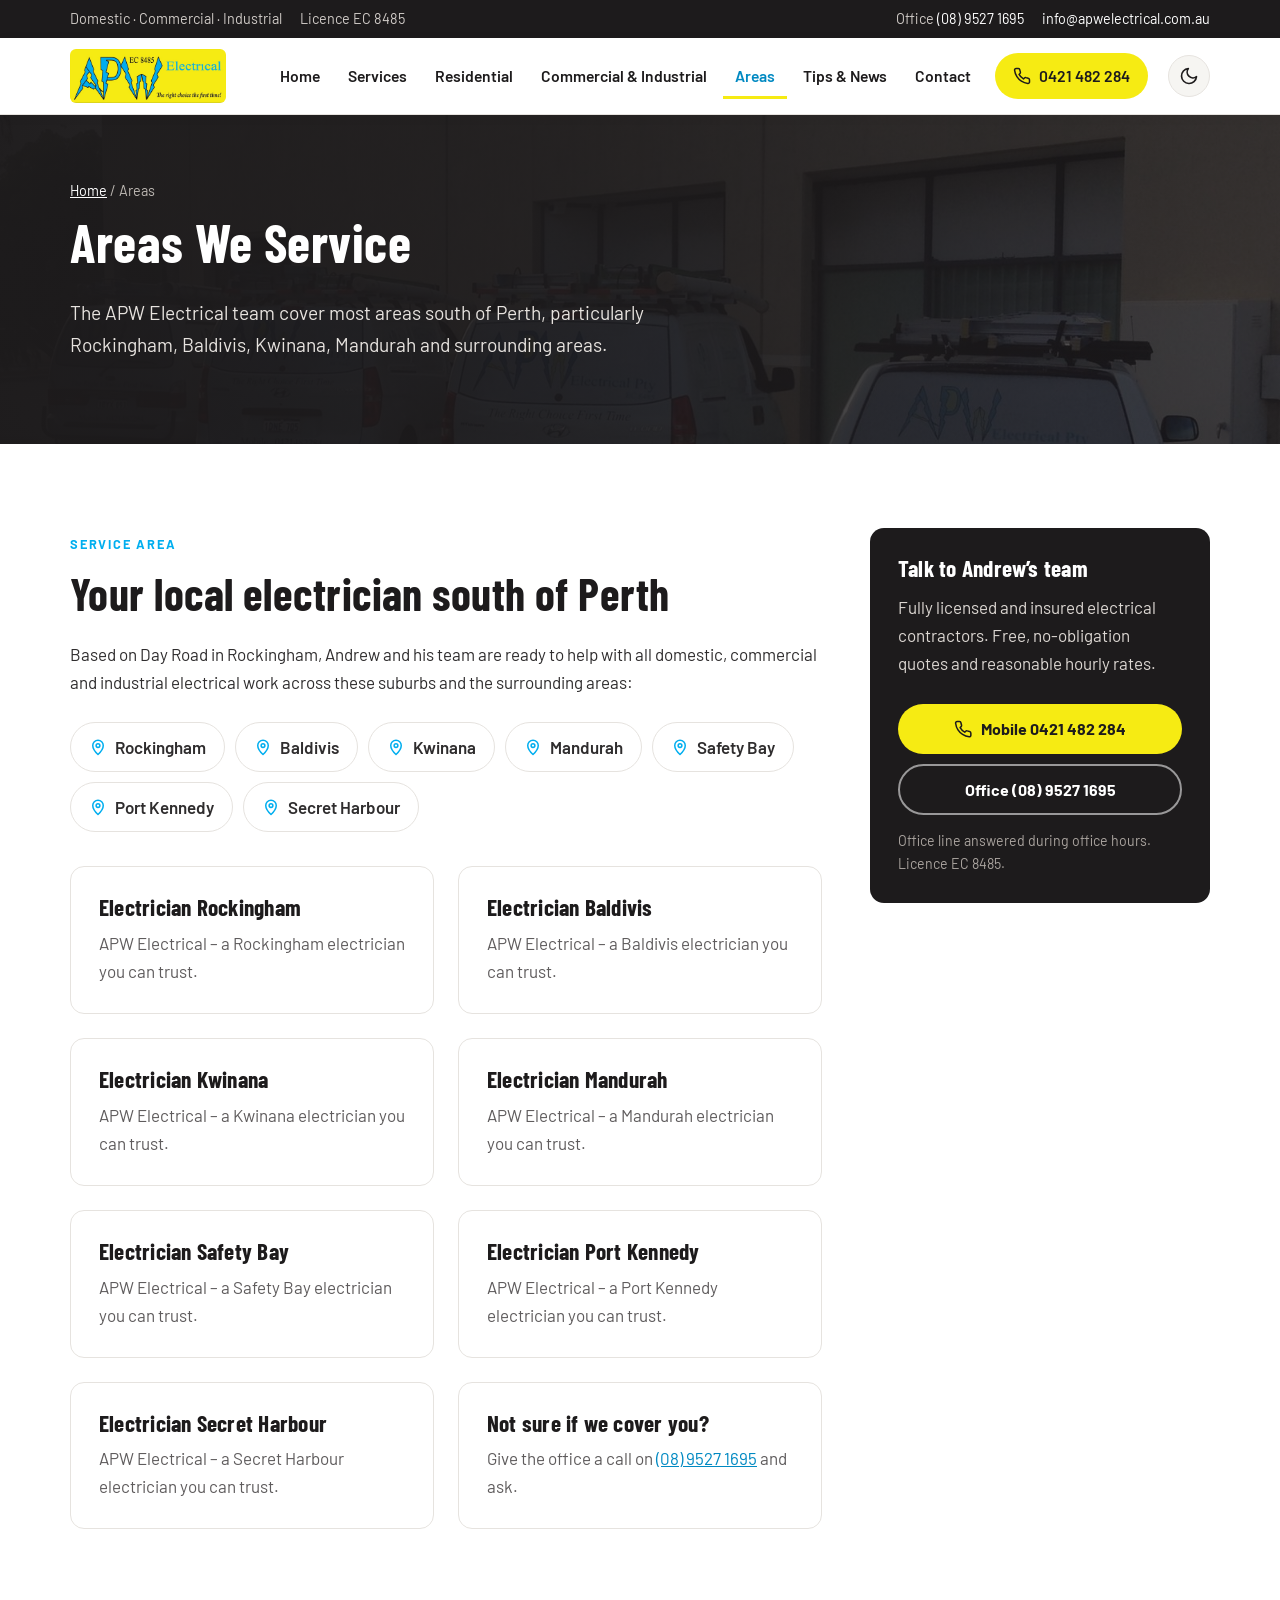
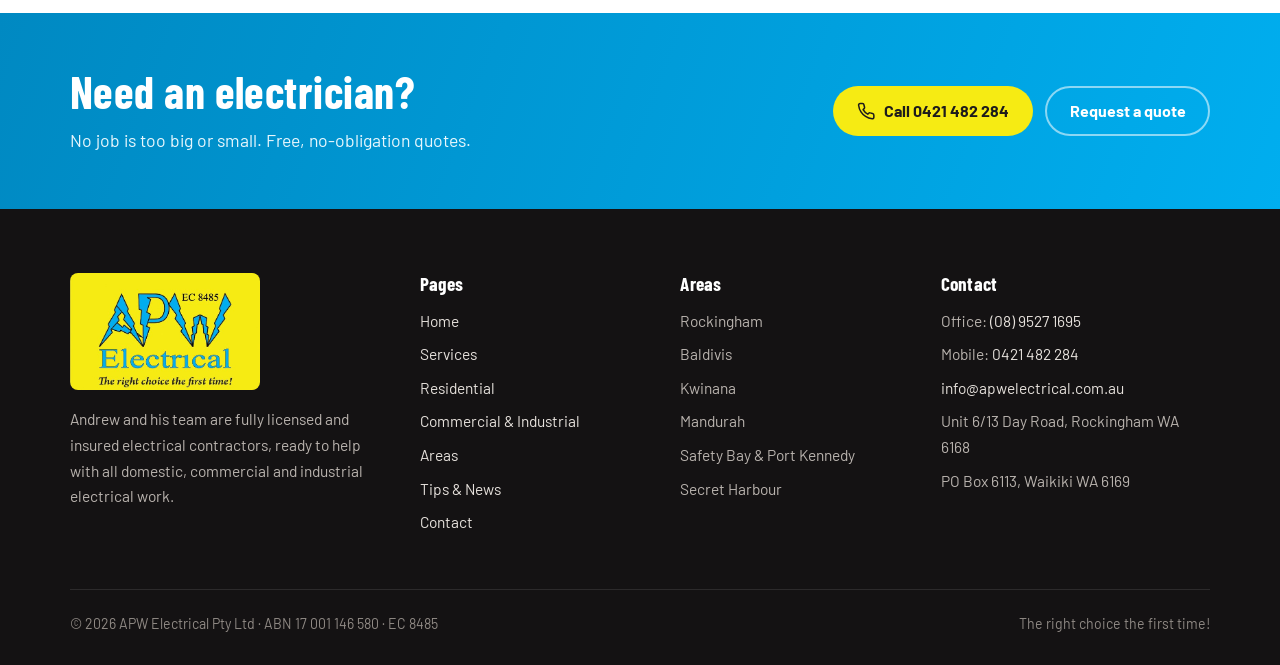
==== areas.html @ 7815c83f "Initial commit: apw-electrical site" ====
<!DOCTYPE html>
<html lang="en-AU">
<head>
<meta charset="utf-8">
<meta name="viewport" content="width=device-width, initial-scale=1">
<title>Areas We Service | APW Electrical</title>
<meta name="description" content="Electrician for Rockingham, Baldivis, Kwinana, Mandurah, Safety Bay, Port Kennedy, Secret Harbour and surrounding areas south of Perth.">
<meta name="theme-color" content="#1d1b1c">
<script>(function(){var d=document.documentElement,t;try{t=localStorage.getItem('apw-theme')}catch(e){}if(t!=='light'&&t!=='dark'){t=window.matchMedia&&matchMedia('(prefers-color-scheme: dark)').matches?'dark':'light'}d.setAttribute('data-theme',t);d.classList.add('js')})();</script>
<link rel="preconnect" href="https://fonts.googleapis.com">
<link rel="preconnect" href="https://fonts.gstatic.com" crossorigin>
<link href="https://fonts.googleapis.com/css2?family=Barlow:wght@400;500;600;700&family=Barlow+Condensed:wght@600;700&display=swap" rel="stylesheet">
<link rel="stylesheet" href="css/style.css">
</head>
<body>
<a class="skip-link" href="#main">Skip to content</a>

<div class="topbar">
  <div class="container">
    <div><span>Domestic &middot; Commercial &middot; Industrial</span><span>Licence EC 8485</span></div>
    <div><span>Office <a href="tel:+61895271695">(08) 9527 1695</a></span><span><a href="mailto:info@apwelectrical.com.au">info@apwelectrical.com.au</a></span></div>
  </div>
</div>

<header class="site-header">
  <div class="container">
    <a class="brand" href="index.html" aria-label="APW Electrical home">
      <img src="images/apw-logo.jpg" alt="APW Electrical EC 8485 - The right choice the first time!" width="900" height="312">
    </a>
    <button class="menu-toggle" type="button" aria-label="Open menu" aria-expanded="false" aria-controls="site-nav">
      <svg class="icon-open" viewBox="0 0 24 24" fill="none" stroke="currentColor" stroke-width="2.2" stroke-linecap="round" aria-hidden="true"><path d="M3 6h18M3 12h18M3 18h18"/></svg>
      <svg class="icon-close" viewBox="0 0 24 24" fill="none" stroke="currentColor" stroke-width="2.2" stroke-linecap="round" aria-hidden="true"><path d="M6 6l12 12M18 6L6 18"/></svg>
    </button>
    <nav class="nav" id="site-nav" aria-label="Main">
      <ul>
        <li><a href="index.html" data-page="home">Home</a></li>
        <li><a href="services.html" data-page="services">Services</a></li>
        <li><a href="residential.html" data-page="residential">Residential</a></li>
        <li><a href="commercial.html" data-page="commercial">Commercial &amp; Industrial</a></li>
        <li><a href="areas.html" data-page="areas" aria-current="page">Areas</a></li>
        <li><a href="news.html" data-page="news">Tips &amp; News</a></li>
        <li><a href="contact.html" data-page="contact">Contact</a></li>
        <li class="nav-call"><a href="tel:+61421482284"><svg viewBox="0 0 24 24" fill="none" stroke="currentColor" stroke-width="2" stroke-linecap="round" stroke-linejoin="round" aria-hidden="true"><path d="M22 16.9v3a2 2 0 0 1-2.2 2 19.8 19.8 0 0 1-8.6-3.1 19.5 19.5 0 0 1-6-6A19.8 19.8 0 0 1 2.1 4.2 2 2 0 0 1 4.1 2h3a2 2 0 0 1 2 1.7c.1 1 .4 1.9.7 2.8a2 2 0 0 1-.5 2.1L8 9.9a16 16 0 0 0 6 6l1.3-1.3a2 2 0 0 1 2.1-.4c.9.3 1.8.6 2.8.7a2 2 0 0 1 1.7 2z"/></svg>0421 482 284</a></li>
      </ul>
    </nav>
    <button class="theme-toggle" type="button" aria-label="Switch to dark mode">
      <svg class="i-moon" viewBox="0 0 24 24" fill="none" stroke="currentColor" stroke-width="2" stroke-linecap="round" stroke-linejoin="round" aria-hidden="true"><path d="M21 12.8A9 9 0 1 1 11.2 3a7 7 0 0 0 9.8 9.8z"/></svg>
      <svg class="i-sun" viewBox="0 0 24 24" fill="none" stroke="currentColor" stroke-width="2" stroke-linecap="round" stroke-linejoin="round" aria-hidden="true"><circle cx="12" cy="12" r="4"/><path d="M12 2v2M12 20v2M4.9 4.9l1.4 1.4M17.7 17.7l1.4 1.4M2 12h2M20 12h2M4.9 19.1l1.4-1.4M17.7 6.3l1.4-1.4"/></svg>
    </button>
  </div>
</header>

<main id="main">
<section class="hero page-hero">
  <div class="hero-bg" style="background-image:url('images/apw-office-vans.jpg')"></div>
  <div class="container">
    <p class="breadcrumb"><a href="index.html">Home</a> / Areas</p>
    <h1>Areas We Service</h1>
    <p class="lead">The APW Electrical team cover most areas south of Perth, particularly Rockingham, Baldivis, Kwinana, Mandurah and surrounding areas.</p>
  </div>
</section>

<section class="section">
  <div class="container with-aside">
    <div>
      <span class="eyebrow">Service area</span>
      <h2>Your local electrician south of Perth</h2>
      <p>Based on Day Road in Rockingham, Andrew and his team are ready to help with all domestic, commercial and industrial electrical work across these suburbs and the surrounding areas:</p>
      <ul class="chips" style="margin:26px 0 34px"><li><svg viewBox="0 0 24 24" fill="none" stroke="currentColor" stroke-width="2" stroke-linecap="round" stroke-linejoin="round" aria-hidden="true"><path d="M12 22s7-6.5 7-12a7 7 0 0 0-14 0c0 5.5 7 12 7 12z"/><circle cx="12" cy="10" r="2.5"/></svg>Rockingham</li><li><svg viewBox="0 0 24 24" fill="none" stroke="currentColor" stroke-width="2" stroke-linecap="round" stroke-linejoin="round" aria-hidden="true"><path d="M12 22s7-6.5 7-12a7 7 0 0 0-14 0c0 5.5 7 12 7 12z"/><circle cx="12" cy="10" r="2.5"/></svg>Baldivis</li><li><svg viewBox="0 0 24 24" fill="none" stroke="currentColor" stroke-width="2" stroke-linecap="round" stroke-linejoin="round" aria-hidden="true"><path d="M12 22s7-6.5 7-12a7 7 0 0 0-14 0c0 5.5 7 12 7 12z"/><circle cx="12" cy="10" r="2.5"/></svg>Kwinana</li><li><svg viewBox="0 0 24 24" fill="none" stroke="currentColor" stroke-width="2" stroke-linecap="round" stroke-linejoin="round" aria-hidden="true"><path d="M12 22s7-6.5 7-12a7 7 0 0 0-14 0c0 5.5 7 12 7 12z"/><circle cx="12" cy="10" r="2.5"/></svg>Mandurah</li><li><svg viewBox="0 0 24 24" fill="none" stroke="currentColor" stroke-width="2" stroke-linecap="round" stroke-linejoin="round" aria-hidden="true"><path d="M12 22s7-6.5 7-12a7 7 0 0 0-14 0c0 5.5 7 12 7 12z"/><circle cx="12" cy="10" r="2.5"/></svg>Safety Bay</li><li><svg viewBox="0 0 24 24" fill="none" stroke="currentColor" stroke-width="2" stroke-linecap="round" stroke-linejoin="round" aria-hidden="true"><path d="M12 22s7-6.5 7-12a7 7 0 0 0-14 0c0 5.5 7 12 7 12z"/><circle cx="12" cy="10" r="2.5"/></svg>Port Kennedy</li><li><svg viewBox="0 0 24 24" fill="none" stroke="currentColor" stroke-width="2" stroke-linecap="round" stroke-linejoin="round" aria-hidden="true"><path d="M12 22s7-6.5 7-12a7 7 0 0 0-14 0c0 5.5 7 12 7 12z"/><circle cx="12" cy="10" r="2.5"/></svg>Secret Harbour</li></ul>
      <div class="grid grid-2">
        <div class="card"><h3>Electrician Rockingham</h3><p>APW Electrical &ndash; a Rockingham electrician you can trust.</p></div>
        <div class="card"><h3>Electrician Baldivis</h3><p>APW Electrical &ndash; a Baldivis electrician you can trust.</p></div>
        <div class="card"><h3>Electrician Kwinana</h3><p>APW Electrical &ndash; a Kwinana electrician you can trust.</p></div>
        <div class="card"><h3>Electrician Mandurah</h3><p>APW Electrical &ndash; a Mandurah electrician you can trust.</p></div>
        <div class="card"><h3>Electrician Safety Bay</h3><p>APW Electrical &ndash; a Safety Bay electrician you can trust.</p></div>
        <div class="card"><h3>Electrician Port Kennedy</h3><p>APW Electrical &ndash; a Port Kennedy electrician you can trust.</p></div>
        <div class="card"><h3>Electrician Secret Harbour</h3><p>APW Electrical &ndash; a Secret Harbour electrician you can trust.</p></div>
        <div class="card"><h3>Not sure if we cover you?</h3><p>Give the office a call on <a href="tel:+61895271695">(08) 9527 1695</a> and ask.</p></div>
      </div>
    </div>
    <aside class="aside-card">
  <h3>Talk to Andrew&rsquo;s team</h3>
  <p>Fully licensed and insured electrical contractors. Free, no-obligation quotes and reasonable hourly rates.</p>
  <a class="btn btn-yellow" href="tel:+61421482284"><svg viewBox="0 0 24 24" fill="none" stroke="currentColor" stroke-width="2" stroke-linecap="round" stroke-linejoin="round" aria-hidden="true"><path d="M22 16.9v3a2 2 0 0 1-2.2 2 19.8 19.8 0 0 1-8.6-3.1 19.5 19.5 0 0 1-6-6A19.8 19.8 0 0 1 2.1 4.2 2 2 0 0 1 4.1 2h3a2 2 0 0 1 2 1.7c.1 1 .4 1.9.7 2.8a2 2 0 0 1-.5 2.1L8 9.9a16 16 0 0 0 6 6l1.3-1.3a2 2 0 0 1 2.1-.4c.9.3 1.8.6 2.8.7a2 2 0 0 1 1.7 2z"/></svg>Mobile 0421 482 284</a>
  <a class="btn btn-ghost" href="tel:+61895271695">Office (08) 9527 1695</a>
  <small>Office line answered during office hours. Licence EC 8485.</small>
</aside>
  </div>
</section>

<section class="cta">
  <div class="container">
    <div>
      <h2>Need an electrician?</h2>
      <p>No job is too big or small. Free, no-obligation quotes.</p>
    </div>
    <div class="actions">
      <a class="btn btn-yellow" href="tel:+61421482284"><svg viewBox="0 0 24 24" fill="none" stroke="currentColor" stroke-width="2" stroke-linecap="round" stroke-linejoin="round" aria-hidden="true"><path d="M22 16.9v3a2 2 0 0 1-2.2 2 19.8 19.8 0 0 1-8.6-3.1 19.5 19.5 0 0 1-6-6A19.8 19.8 0 0 1 2.1 4.2 2 2 0 0 1 4.1 2h3a2 2 0 0 1 2 1.7c.1 1 .4 1.9.7 2.8a2 2 0 0 1-.5 2.1L8 9.9a16 16 0 0 0 6 6l1.3-1.3a2 2 0 0 1 2.1-.4c.9.3 1.8.6 2.8.7a2 2 0 0 1 1.7 2z"/></svg>Call 0421 482 284</a>
      <a class="btn btn-ghost" href="contact.html">Request a quote</a>
    </div>
  </div>
</section>
</main>

<footer class="site-footer">
  <div class="container">
    <div class="footer-grid">
      <div>
        <img class="footer-logo" src="images/apw-logo-stacked.jpg" alt="APW Electrical" width="553" height="343" loading="lazy">
        <p>Andrew and his team are fully licensed and insured electrical contractors, ready to help with all domestic, commercial and industrial electrical work.</p>
      </div>
      <div>
        <h4>Pages</h4>
        <ul>
          <li><a href="index.html">Home</a></li>
          <li><a href="services.html">Services</a></li>
          <li><a href="residential.html">Residential</a></li>
          <li><a href="commercial.html">Commercial &amp; Industrial</a></li>
          <li><a href="areas.html">Areas</a></li>
          <li><a href="news.html">Tips &amp; News</a></li>
          <li><a href="contact.html">Contact</a></li>
        </ul>
      </div>
      <div>
        <h4>Areas</h4>
        <ul>
          <li>Rockingham</li>
          <li>Baldivis</li>
          <li>Kwinana</li>
          <li>Mandurah</li>
          <li>Safety Bay &amp; Port Kennedy</li>
          <li>Secret Harbour</li>
        </ul>
      </div>
      <div>
        <h4>Contact</h4>
        <ul>
          <li>Office: <a href="tel:+61895271695">(08) 9527 1695</a></li>
          <li>Mobile: <a href="tel:+61421482284">0421 482 284</a></li>
          <li><a href="mailto:info@apwelectrical.com.au">info@apwelectrical.com.au</a></li>
          <li>Unit 6/13 Day Road, Rockingham WA 6168</li>
          <li>PO Box 6113, Waikiki WA 6169</li>
        </ul>
      </div>
    </div>
    <div class="footer-bottom">
      <span>&copy; <span id="year">2026</span> APW Electrical Pty Ltd &middot; ABN 17 001 146 580 &middot; EC 8485</span>
      <span>The right choice the first time!</span>
    </div>
  </div>
</footer>

<div class="call-bar">
  <a href="tel:+61421482284"><svg viewBox="0 0 24 24" fill="none" stroke="currentColor" stroke-width="2" stroke-linecap="round" stroke-linejoin="round" aria-hidden="true"><path d="M22 16.9v3a2 2 0 0 1-2.2 2 19.8 19.8 0 0 1-8.6-3.1 19.5 19.5 0 0 1-6-6A19.8 19.8 0 0 1 2.1 4.2 2 2 0 0 1 4.1 2h3a2 2 0 0 1 2 1.7c.1 1 .4 1.9.7 2.8a2 2 0 0 1-.5 2.1L8 9.9a16 16 0 0 0 6 6l1.3-1.3a2 2 0 0 1 2.1-.4c.9.3 1.8.6 2.8.7a2 2 0 0 1 1.7 2z"/></svg>Call 0421 482 284</a>
  <a href="contact.html">Free quote</a>
</div>

<script src="js/main.js"></script>
</body>
</html>
---- css/style.css ----
/* APW Electrical — refreshed site
   Brand colours taken from the original logo and banners:
   yellow #F6EB13, sky blue #00AEEF, charcoal #231F20 */

:root {
  --yellow: #f6eb13;
  --yellow-dark: #e0d300;
  --blue: #00aeef;
  --blue-dark: #0089c2;
  --ink: #1d1b1c;
  --ink-2: #2b2829;
  --text: #2f2d2e;
  --muted: #5f5c5d;
  --line: #e6e3df;
  --bg: #ffffff;
  --bg-soft: #f6f5f2;
  --radius: 14px;
  --shadow: 0 10px 30px rgba(20, 18, 19, 0.08);
  --max: 1180px;
  --font: "Barlow", system-ui, -apple-system, "Segoe UI", Roboto, Arial, sans-serif;
  --font-head: "Barlow Condensed", "Barlow", system-ui, sans-serif;
  /* theme tokens */
  --surface: #ffffff;
  --heading: var(--ink);
  --link: var(--blue-dark);
  --input-bg: #ffffff;
  --input-border: #d6d2cd;
  --note-bg: #fffbd6;
  --note-border: #efe27a;
  --note-text: var(--ink);
  --header-bg: rgba(255, 255, 255, 0.82);
  --footer-bg: #141213;
  --btn-dark-bg: var(--ink);
  --btn-dark-text: #ffffff;
  --img-filter: none;
  --ease: cubic-bezier(.2, .7, .2, 1);
  color-scheme: light;
}

:root[data-theme="dark"] {
  --bg: #121112;
  --bg-soft: #191819;
  --surface: #211f20;
  --text: #d8d3ce;
  --muted: #a59f9a;
  --line: #353233;
  --heading: #f5f2ef;
  --link: #4fcaf6;
  --input-bg: #181718;
  --input-border: #46423f;
  --note-bg: #2b2810;
  --note-border: #5d5519;
  --note-text: #f3ebb0;
  --header-bg: rgba(22, 21, 22, 0.82);
  --footer-bg: #0b0a0b;
  --btn-dark-bg: #f5f2ef;
  --btn-dark-text: #121112;
  --shadow: 0 10px 30px rgba(0, 0, 0, 0.45);
  --img-filter: brightness(.9);
  color-scheme: dark;
}

*, *::before, *::after { box-sizing: border-box; }

html { scroll-behavior: smooth; -webkit-text-size-adjust: 100%; }

body {
  margin: 0;
  font-family: var(--font);
  font-size: 17px;
  line-height: 1.65;
  color: var(--text);
  background: var(--bg);
  overflow-x: hidden;
}

img { max-width: 100%; height: auto; display: block; }

a { color: var(--link); }
a:hover { color: var(--heading); }

h1, h2, h3, h4 {
  font-family: var(--font-head);
  color: var(--heading);
  line-height: 1.1;
  margin: 0 0 .5em;
  font-weight: 700;
  letter-spacing: .01em;
}
h1 { font-size: clamp(2.3rem, 6vw, 4rem); }
h2 { font-size: clamp(1.9rem, 4vw, 2.8rem); }
h3 { font-size: 1.45rem; }
p { margin: 0 0 1em; }

.container { width: 100%; max-width: var(--max); margin: 0 auto; padding: 0 20px; }

.skip-link {
  position: absolute; left: -999px; top: 0;
  background: var(--yellow); color: var(--ink); padding: 10px 16px; z-index: 100;
}
.skip-link:focus { left: 10px; top: 10px; }

/* ---------- Buttons ---------- */
.btn {
  display: inline-flex; align-items: center; justify-content: center; gap: .5em;
  padding: .85em 1.4em;
  border-radius: 999px;
  font-weight: 700; font-size: 1rem;
  text-decoration: none;
  border: 2px solid transparent;
  transition: transform .15s ease, background .15s ease, color .15s ease;
  cursor: pointer;
  line-height: 1.2;
}
.btn:hover { transform: translateY(-1px); }
.btn svg { width: 1.15em; height: 1.15em; flex: none; }
.btn-yellow { background: var(--yellow); color: var(--ink); }
.btn-yellow:hover { background: var(--yellow-dark); color: var(--ink); }
.btn-blue { background: var(--blue); color: #fff; }
.btn-blue:hover { background: var(--blue-dark); color: #fff; }
.btn-ghost { border-color: rgba(255,255,255,.55); color: #fff; }
.btn-ghost:hover { background: #fff; color: var(--ink); }
.btn-dark { background: var(--btn-dark-bg); color: var(--btn-dark-text); }
.btn-dark:hover { background: var(--blue); color: #fff; }

/* ---------- Top bar ---------- */
.topbar { background: var(--ink); color: #cfcac6; font-size: .9rem; }
.topbar .container { display: flex; justify-content: space-between; gap: 16px; padding-top: 7px; padding-bottom: 7px; flex-wrap: wrap; }
.topbar a { color: #fff; text-decoration: none; }
.topbar a:hover { color: var(--yellow); }
.topbar span + span { margin-left: 18px; }

/* ---------- Header / nav ---------- */
.site-header {
  position: sticky; top: 0; z-index: 50;
  background: var(--surface);
  border-bottom: 1px solid var(--line);
  box-shadow: 0 2px 12px rgba(0,0,0,.04);
}
.site-header .container { display: flex; align-items: center; justify-content: space-between; gap: 20px; min-height: 76px; }
.brand { display: block; flex: none; }
.brand img { height: 54px; width: auto; border-radius: 6px; }

.nav ul { list-style: none; margin: 0; padding: 0; display: flex; align-items: center; gap: 4px; }
.nav a {
  display: block; padding: 10px 12px; border-radius: 8px;
  color: var(--heading); text-decoration: none; font-weight: 600; font-size: .98rem;
}
.nav a:hover { background: var(--bg-soft); }
.nav a[aria-current="page"] { color: var(--link); box-shadow: inset 0 -3px 0 var(--yellow); border-radius: 0; }
.nav .nav-call { margin-left: 8px; }
.nav .nav-call a { background: var(--yellow); color: var(--ink); border-radius: 999px; padding: 10px 18px; display: flex; gap: 8px; align-items: center; white-space: nowrap; }
.nav .nav-call a:hover { background: var(--yellow-dark); }
.nav .nav-call svg { width: 18px; height: 18px; }

.menu-toggle {
  display: none;
  background: none; border: 0; padding: 10px; margin-right: -10px; cursor: pointer; color: var(--heading);
}
.menu-toggle svg { width: 30px; height: 30px; }
.menu-toggle .icon-close { display: none; }
.menu-open .menu-toggle .icon-open { display: none; }
.menu-open .menu-toggle .icon-close { display: block; }

/* ---------- Hero ---------- */
.hero {
  position: relative;
  background: var(--ink);
  color: #fff;
  overflow: hidden;
}
.hero-bg {
  position: absolute; inset: 0;
  background-size: cover; background-position: center;
  opacity: .38;
}
.hero::after {
  content: ""; position: absolute; inset: 0;
  background: linear-gradient(100deg, rgba(29,27,28,.96) 0%, rgba(29,27,28,.75) 45%, rgba(29,27,28,.2) 100%);
}
.hero .container { position: relative; z-index: 1; padding-top: 90px; padding-bottom: 100px; }
.hero h1 { color: #fff; max-width: 13em; }
.hero h1 .hl { color: var(--yellow); }
.hero .lead { font-size: 1.2rem; max-width: 34em; color: #e7e3df; }
.eyebrow {
  display: inline-block; font-weight: 700; text-transform: uppercase; letter-spacing: .14em;
  font-size: .8rem; color: var(--blue); margin-bottom: 14px;
}
.hero .eyebrow { color: var(--yellow); }
.hero-actions { display: flex; flex-wrap: wrap; gap: 12px; margin-top: 26px; }
.hero-badges { display: flex; flex-wrap: wrap; gap: 10px 22px; margin: 34px 0 0; padding: 0; list-style: none; color: #fff; font-weight: 600; }
.hero-badges li { display: flex; align-items: center; gap: 8px; }
.hero-badges svg { width: 20px; height: 20px; color: var(--yellow); flex: none; }

/* Page hero (inner pages) */
.page-hero .container { padding-top: 64px; padding-bottom: 64px; }
.page-hero h1 { font-size: clamp(2.1rem, 5vw, 3.3rem); }
.breadcrumb { font-size: .9rem; color: #bdb8b3; margin-bottom: 10px; }
.breadcrumb a { color: #fff; }

/* ---------- Sections ---------- */
.section { padding: 84px 0; }
.section-soft { background: var(--bg-soft); }
.section-dark { background: var(--ink); color: #dcd7d2; }
.section-dark h2, .section-dark h3 { color: #fff; }
.section-head { max-width: 720px; margin-bottom: 44px; }
.section-head.center { margin-left: auto; margin-right: auto; text-align: center; }
.section-head p { color: var(--muted); font-size: 1.08rem; }
.section-dark .section-head p { color: #c8c3be; }

.grid { display: grid; gap: 24px; }
.grid-3 { grid-template-columns: repeat(3, 1fr); }
.grid-4 { grid-template-columns: repeat(4, 1fr); }
.grid-2 { grid-template-columns: repeat(2, 1fr); }

/* Service cards */
.card {
  background: var(--surface);
  border: 1px solid var(--line);
  border-radius: var(--radius);
  padding: 28px;
  transition: transform .2s ease, box-shadow .2s ease, border-color .2s ease;
}
.card:hover { transform: translateY(-3px); box-shadow: var(--shadow); border-color: transparent; }
.card h3 { margin-bottom: .35em; }
.card p { color: var(--muted); margin: 0; }
.icon {
  width: 54px; height: 54px; border-radius: 12px;
  display: grid; place-items: center;
  background: var(--yellow); color: var(--ink);
  margin-bottom: 18px;
}
.icon svg { width: 28px; height: 28px; }
.card a.more { display: inline-block; margin-top: 14px; font-weight: 700; text-decoration: none; }

/* Split layout */
.split { display: grid; grid-template-columns: 1.05fr 1fr; gap: 56px; align-items: center; }
.split.reverse > :first-child { order: 2; }
.split-img { position: relative; }
.split-img img { border-radius: var(--radius); box-shadow: var(--shadow); width: 100%; object-fit: cover; }
.split-img .tag {
  position: absolute; left: -14px; bottom: 22px;
  background: var(--yellow); color: var(--ink); font-weight: 700;
  padding: 10px 16px; border-radius: 10px; box-shadow: var(--shadow);
  font-size: .95rem;
}

.ticks { list-style: none; padding: 0; margin: 0 0 1.2em; }
.ticks li { position: relative; padding-left: 32px; margin-bottom: 10px; }
.ticks li::before {
  content: ""; position: absolute; left: 0; top: .32em;
  width: 20px; height: 20px; border-radius: 50%;
  background: var(--blue) url("data:image/svg+xml,%3Csvg xmlns='http://www.w3.org/2000/svg' viewBox='0 0 24 24' fill='none' stroke='white' stroke-width='3.2' stroke-linecap='round' stroke-linejoin='round'%3E%3Cpath d='M5 12.5l4.5 4.5L19 7.5'/%3E%3C/svg%3E") center / 13px no-repeat;
}
.ticks.cols { columns: 2; column-gap: 32px; }
.ticks.cols li { break-inside: avoid; }

/* Stats strip */
.strip { background: var(--yellow); color: var(--ink); }
.strip .container { display: grid; grid-template-columns: repeat(4, 1fr); gap: 20px; padding-top: 26px; padding-bottom: 26px; }
.strip div { display: flex; align-items: center; gap: 12px; font-weight: 700; line-height: 1.25; }
.strip svg { width: 30px; height: 30px; flex: none; }

/* Photo gallery */
.gallery { display: grid; grid-template-columns: repeat(4, 1fr); gap: 14px; }
.gallery img { width: 100%; height: 220px; object-fit: cover; border-radius: 12px; }

/* Testimonials */
.quote {
  background: var(--ink-2); border-radius: var(--radius); padding: 30px; margin: 0;
  border-left: 5px solid var(--yellow);
}
.quote p { color: #f1ede9; font-size: 1.1rem; }
.quote cite { font-style: normal; font-weight: 700; color: var(--yellow); }

/* CTA band */
.cta { background: linear-gradient(110deg, var(--blue-dark), var(--blue)); color: #fff; }
.cta .container { display: flex; align-items: center; justify-content: space-between; gap: 24px; padding-top: 54px; padding-bottom: 54px; flex-wrap: wrap; }
.cta h2 { color: #fff; margin: 0 0 .2em; }
.cta p { margin: 0; color: #e8f7fd; font-size: 1.1rem; }
.cta .actions { display: flex; gap: 12px; flex-wrap: wrap; }

/* Prose / long content */
.prose h2 { font-size: clamp(1.6rem, 3.4vw, 2.1rem); margin-top: 1.4em; }
.prose h2:first-child { margin-top: 0; }
.prose p { max-width: 70ch; }
.service-block { display: grid; grid-template-columns: 54px 1fr; gap: 20px; padding: 28px 0; border-bottom: 1px solid var(--line); }
.service-block:last-child { border-bottom: 0; }
.service-block .icon { margin: 0; }
.service-block h3 { margin-top: 6px; }
.note {
  background: var(--note-bg); border: 1px solid var(--note-border); border-radius: 12px;
  padding: 16px 20px; color: var(--note-text); font-weight: 500;
}

/* Sidebar layout */
.with-aside { display: grid; grid-template-columns: 1fr 340px; gap: 48px; align-items: start; }
.aside-card {
  position: sticky; top: 100px;
  background: var(--ink); color: #dcd7d2; border-radius: var(--radius); padding: 28px;
}
.aside-card h3 { color: #fff; }
.aside-card .btn { width: 100%; margin-top: 10px; }
.aside-card small { display: block; margin-top: 14px; color: #a9a39e; }

/* Areas */
.chips { display: flex; flex-wrap: wrap; gap: 10px; list-style: none; padding: 0; margin: 0; }
.chips li {
  background: var(--surface); border: 1px solid var(--line); border-radius: 999px;
  padding: 10px 18px; font-weight: 600; display: flex; align-items: center; gap: 8px;
}
.chips svg { width: 18px; height: 18px; color: var(--blue); }

/* News */
.post { background: var(--surface); border: 1px solid var(--line); border-radius: var(--radius); padding: 32px; }
.post time { display: block; font-size: .9rem; color: var(--muted); margin-bottom: 6px; font-weight: 600; }
.post + .post { margin-top: 24px; }

/* Contact */
.contact-list { list-style: none; padding: 0; margin: 0; }
.contact-list li { display: grid; grid-template-columns: 46px 1fr; gap: 14px; padding: 16px 0; border-bottom: 1px solid var(--line); }
.contact-list li:last-child { border-bottom: 0; }
.contact-list .icon { width: 46px; height: 46px; margin: 0; border-radius: 10px; }
.contact-list .icon svg { width: 22px; height: 22px; }
.contact-list strong { display: block; color: var(--heading); }
.contact-list a { font-weight: 600; text-decoration: none; }

.form { background: var(--surface); border: 1px solid var(--line); border-radius: var(--radius); padding: 30px; box-shadow: var(--shadow); }
.form label { display: block; font-weight: 600; margin-bottom: 6px; color: var(--heading); }
.form .field { margin-bottom: 18px; }
.form input, .form textarea, .form select {
  width: 100%; font: inherit; color: var(--text);
  padding: 13px 14px; border: 1.5px solid var(--input-border); border-radius: 10px; background: var(--input-bg);
}
.form input:focus, .form textarea:focus, .form select:focus { outline: none; border-color: var(--blue); box-shadow: 0 0 0 3px rgba(0,174,239,.18); }
.form textarea { min-height: 140px; resize: vertical; }
.form .row { display: grid; grid-template-columns: 1fr 1fr; gap: 16px; }
.form .btn { width: 100%; }
.form small { display: block; margin-top: 10px; color: var(--muted); }

.map-link { display: block; border-radius: var(--radius); overflow: hidden; position: relative; }
.map-link img { width: 100%; height: 280px; object-fit: cover; }

/* ---------- Footer ---------- */
.site-footer { background: var(--footer-bg); color: #b9b3ae; font-size: .97rem; }
.site-footer .container { padding-top: 64px; padding-bottom: 30px; }
.footer-grid { display: grid; grid-template-columns: 1.4fr 1fr 1fr 1.2fr; gap: 36px; }
.site-footer h4 { color: #fff; font-size: 1.2rem; margin-bottom: 14px; }
.site-footer ul { list-style: none; margin: 0; padding: 0; }
.site-footer li { margin-bottom: 8px; }
.site-footer a { color: #e6e1dc; text-decoration: none; }
.site-footer a:hover { color: var(--yellow); }
.footer-logo { width: 190px; border-radius: 8px; margin-bottom: 16px; }
.footer-bottom {
  margin-top: 46px; padding-top: 22px; border-top: 1px solid #2c2a2b;
  display: flex; justify-content: space-between; gap: 12px; flex-wrap: wrap; font-size: .88rem; color: #8f8984;
}

/* Mobile sticky call bar */
.call-bar { display: none; }

/* ---------- Responsive ---------- */
@media (max-width: 1060px) {
  .nav a { padding: 10px 9px; font-size: .95rem; }
  .grid-4, .gallery { grid-template-columns: repeat(2, 1fr); }
  .footer-grid { grid-template-columns: 1fr 1fr; }
}

@media (max-width: 920px) {
  .menu-toggle { display: block; }
  .nav {
    position: fixed; left: 0; right: 0; top: var(--header-h, 76px); bottom: 0;
    background: var(--surface);
    padding: 12px 20px 120px;
    overflow-y: auto;
    transform: translateX(100%); opacity: 0;
    transition: transform .32s var(--ease), opacity .32s var(--ease), visibility 0s linear .32s;
    visibility: hidden;
  }
  .menu-open .nav { transform: none; opacity: 1; visibility: visible; transition: transform .32s var(--ease), opacity .32s var(--ease), visibility 0s; }
  .nav ul { flex-direction: column; align-items: stretch; gap: 0; }
  .nav li { border-bottom: 1px solid var(--line); }
  .nav a { padding: 16px 6px; font-size: 1.15rem; }
  .nav a[aria-current="page"] { box-shadow: inset 4px 0 0 var(--yellow); padding-left: 16px; }
  .nav .nav-call { margin: 20px 0 0; border: 0; }
  .nav .nav-call a { justify-content: center; padding: 16px; }
  body.menu-open { overflow: hidden; }

  .split, .with-aside { grid-template-columns: 1fr; gap: 36px; }
  .split.reverse > :first-child { order: 0; }
  .aside-card { position: static; }
  .grid-3 { grid-template-columns: repeat(2, 1fr); }
  .strip .container { grid-template-columns: repeat(2, 1fr); }
}

@media (max-width: 640px) {
  body { font-size: 16.5px; padding-bottom: 68px; }
  .topbar { display: none; }
  .site-header .container { min-height: 66px; }
  .brand img { height: 44px; }
  .nav { top: var(--header-h, 66px); }
  .section { padding: 60px 0; }
  .hero .container { padding-top: 56px; padding-bottom: 64px; }
  .hero::after { background: linear-gradient(180deg, rgba(29,27,28,.85), rgba(29,27,28,.92)); }
  .hero .lead { font-size: 1.08rem; }
  .hero-actions .btn { flex: 1 1 100%; }
  .page-hero .container { padding-top: 44px; padding-bottom: 44px; }
  .grid-3, .grid-2, .grid-4 { grid-template-columns: 1fr; }
  .gallery { grid-template-columns: 1fr 1fr; gap: 10px; }
  .gallery img { height: 150px; }
  .strip .container { grid-template-columns: 1fr 1fr; gap: 16px; }
  .strip div { font-size: .95rem; }
  .ticks.cols { columns: 1; }
  .card { padding: 24px; }
  .split-img .tag { left: 12px; }
  .service-block { grid-template-columns: 1fr; gap: 12px; }
  .form { padding: 22px; }
  .form .row { grid-template-columns: 1fr; gap: 0; }
  .cta .actions, .cta .actions .btn { width: 100%; }
  .footer-grid { grid-template-columns: 1fr; gap: 30px; }

  .call-bar {
    display: grid; grid-template-columns: 1fr 1fr;
    position: fixed; left: 0; right: 0; bottom: 0; z-index: 60;
    box-shadow: 0 -4px 18px rgba(0,0,0,.15);
  }
  .call-bar a {
    display: flex; align-items: center; justify-content: center; gap: 8px;
    min-height: 60px; font-weight: 700; text-decoration: none; font-size: 1rem;
  }
  .call-bar a:first-child { background: var(--yellow); color: var(--ink); }
  .call-bar a:last-child { background: var(--ink); color: #fff; }
  .call-bar svg { width: 20px; height: 20px; }
}

/* =========================================================
   Polish: theme toggle, motion, back-to-top, focus
   ========================================================= */
body { transition: background-color .3s ease, color .3s ease; }
img { filter: var(--img-filter); }
.brand img, .footer-logo { filter: none; }

/* Theme toggle */
.brand { margin-right: auto; }
.theme-toggle {
  flex: none; width: 42px; height: 42px; border-radius: 50%;
  display: grid; place-items: center; cursor: pointer;
  background: var(--bg-soft); color: var(--heading); border: 1px solid var(--line);
  transition: background-color .2s ease, transform .2s var(--ease), color .2s ease;
}
.theme-toggle:hover { background: var(--yellow); color: var(--ink); transform: rotate(-12deg); }
.theme-toggle svg { width: 20px; height: 20px; }
.theme-toggle .i-sun { display: none; }
[data-theme="dark"] .theme-toggle .i-sun { display: block; }
[data-theme="dark"] .theme-toggle .i-moon { display: none; }
@media (max-width: 920px) {
  .site-header .container { gap: 10px; }
  .menu-toggle { order: 3; }
}

/* Sticky header: shadow + blur once scrolled */
.site-header { transition: background-color .25s ease, box-shadow .25s ease, border-color .25s ease; }
/* Blur lives on a pseudo-element: backdrop-filter on the header itself would
   trap the fixed mobile menu inside the header box. */
.site-header::before {
  content: ""; position: absolute; inset: 0; z-index: -1;
  background: var(--header-bg);
  -webkit-backdrop-filter: saturate(160%) blur(12px);
  backdrop-filter: saturate(160%) blur(12px);
  opacity: 0; transition: opacity .25s ease;
}
.site-header.scrolled { background: transparent; box-shadow: 0 8px 24px rgba(0, 0, 0, .12); }
.site-header.scrolled::before { opacity: 1; }
.menu-open .site-header { background: var(--surface); }

/* Smoother hovers */
.btn { transition: transform .2s var(--ease), background-color .2s ease, color .2s ease, box-shadow .2s ease, border-color .2s ease; }
.btn:hover { box-shadow: 0 8px 20px rgba(0, 0, 0, .16); }
.btn:active { transform: translateY(0); }
.nav a { transition: background-color .2s ease, color .2s ease, box-shadow .2s ease; }
.card { transition: transform .3s var(--ease), box-shadow .3s var(--ease), border-color .3s ease, background-color .3s ease; }
.card .icon { transition: transform .3s var(--ease); }
.card:hover .icon { transform: scale(1.08) rotate(-4deg); }

/* Image hover zoom */
.gallery img, .split-img img, .map-link img { transition: transform .4s var(--ease), box-shadow .4s var(--ease); }
.gallery img:hover, .split-img:hover img { transform: scale(1.03); }

/* Scroll reveal (only when JS is running) */
.js .reveal {
  opacity: 0; transform: translateY(22px);
  transition: opacity .5s var(--ease), transform .5s var(--ease);
  transition-delay: var(--d, 0ms);
}
.js .reveal.in { opacity: 1; transform: none; }
.js .card.reveal.in { transition: opacity .5s var(--ease) var(--d, 0ms), transform .3s var(--ease), box-shadow .3s var(--ease), border-color .3s ease, background-color .3s ease; }

/* Back to top */
.to-top {
  position: fixed; right: 18px; bottom: 22px; z-index: 55;
  width: 46px; height: 46px; border-radius: 50%; border: 0; cursor: pointer;
  display: grid; place-items: center;
  background: var(--yellow); color: var(--ink); box-shadow: var(--shadow);
  opacity: 0; transform: translateY(12px); pointer-events: none;
  transition: opacity .25s ease, transform .25s var(--ease), background-color .2s ease;
}
.to-top.show { opacity: 1; transform: none; pointer-events: auto; }
.to-top:hover { background: var(--yellow-dark); }
.to-top svg { width: 22px; height: 22px; }
@media (max-width: 640px) { .to-top { bottom: 78px; right: 14px; } }

/* Keyboard focus */
:focus { outline: none; }
:focus-visible { outline: 3px solid var(--blue); outline-offset: 3px; border-radius: 6px; }
.btn:focus-visible { outline-offset: 4px; border-radius: 999px; }
.form input:focus-visible, .form textarea:focus-visible, .form select:focus-visible { outline: none; }

/* Reduced motion: switch it all off */
@media (prefers-reduced-motion: reduce) {
  html { scroll-behavior: auto; }
  *, *::before, *::after { transition-duration: .01ms !important; transition-delay: 0s !important; animation-duration: .01ms !important; }
  .js .reveal { opacity: 1; transform: none; }
  .gallery img:hover, .split-img:hover img, .card:hover, .card:hover .icon, .btn:hover, .theme-toggle:hover { transform: none; }
}
[id] { scroll-margin-top: 96px; }
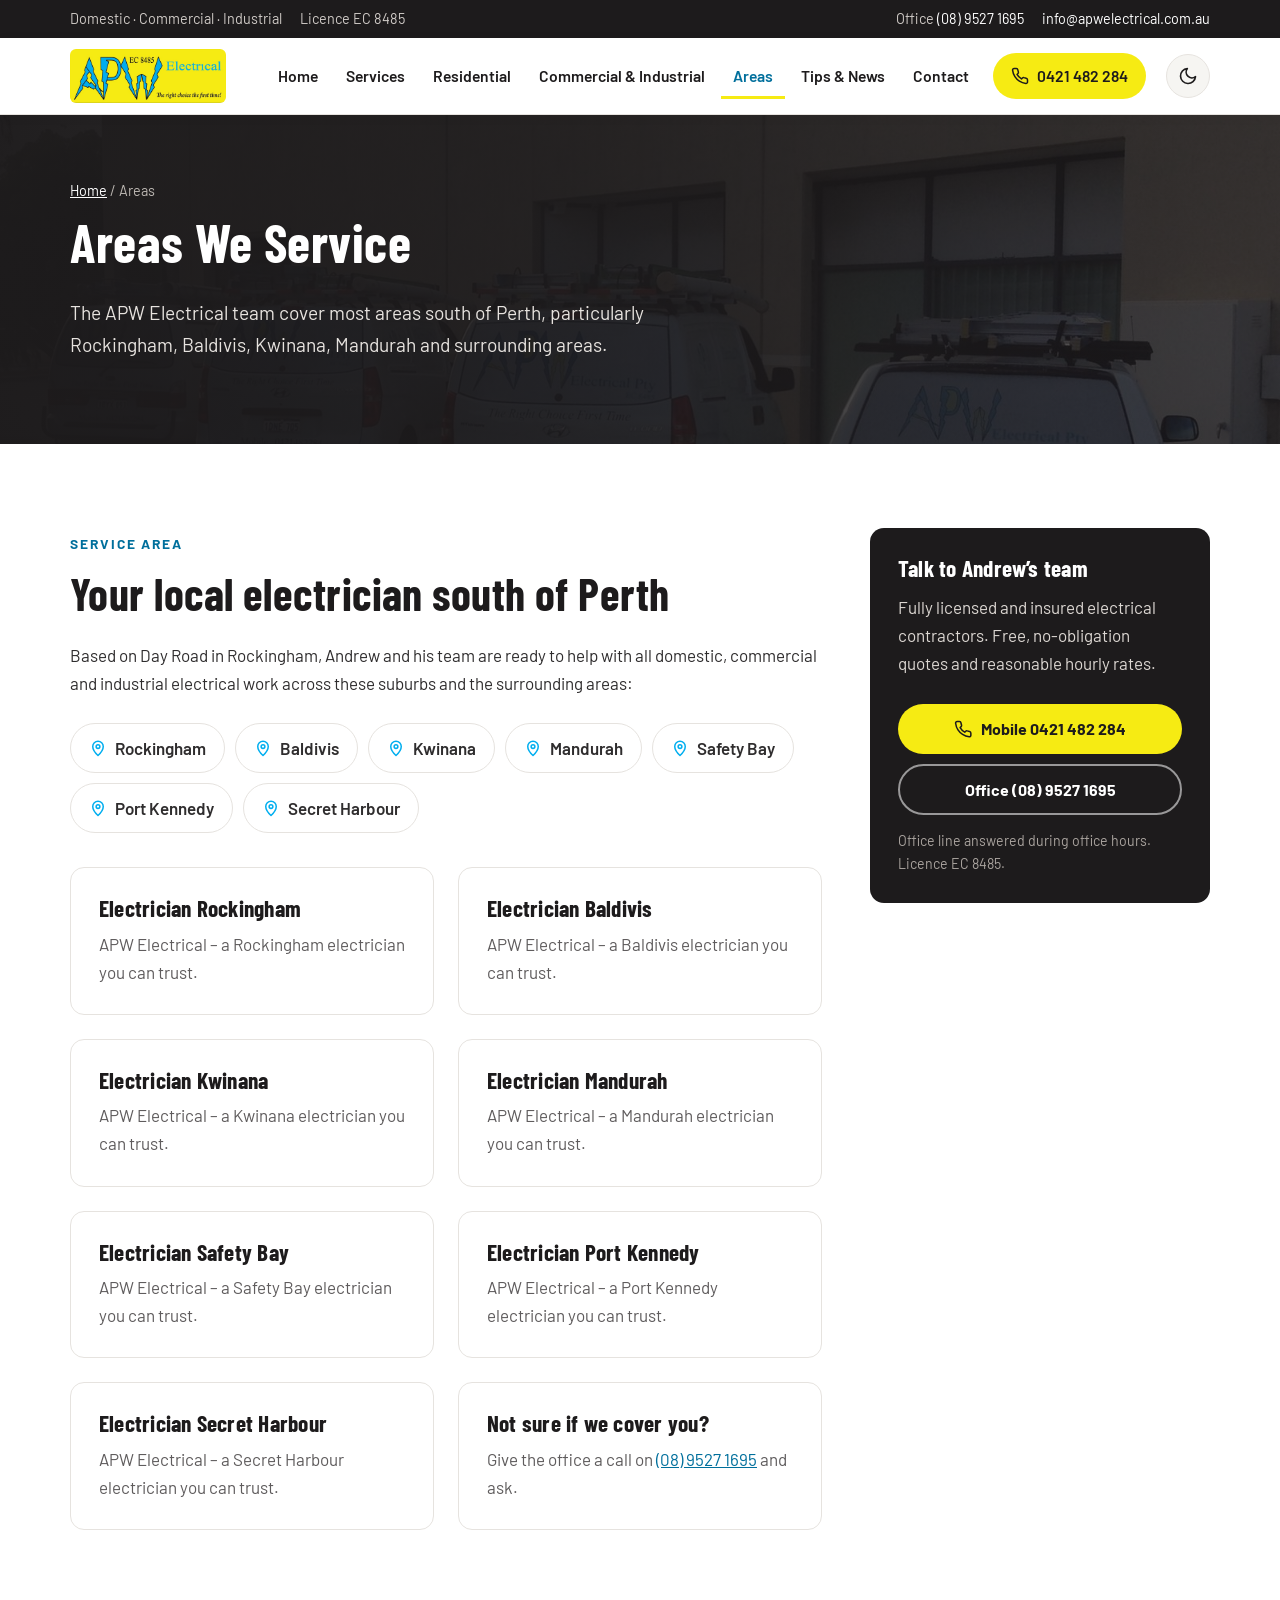
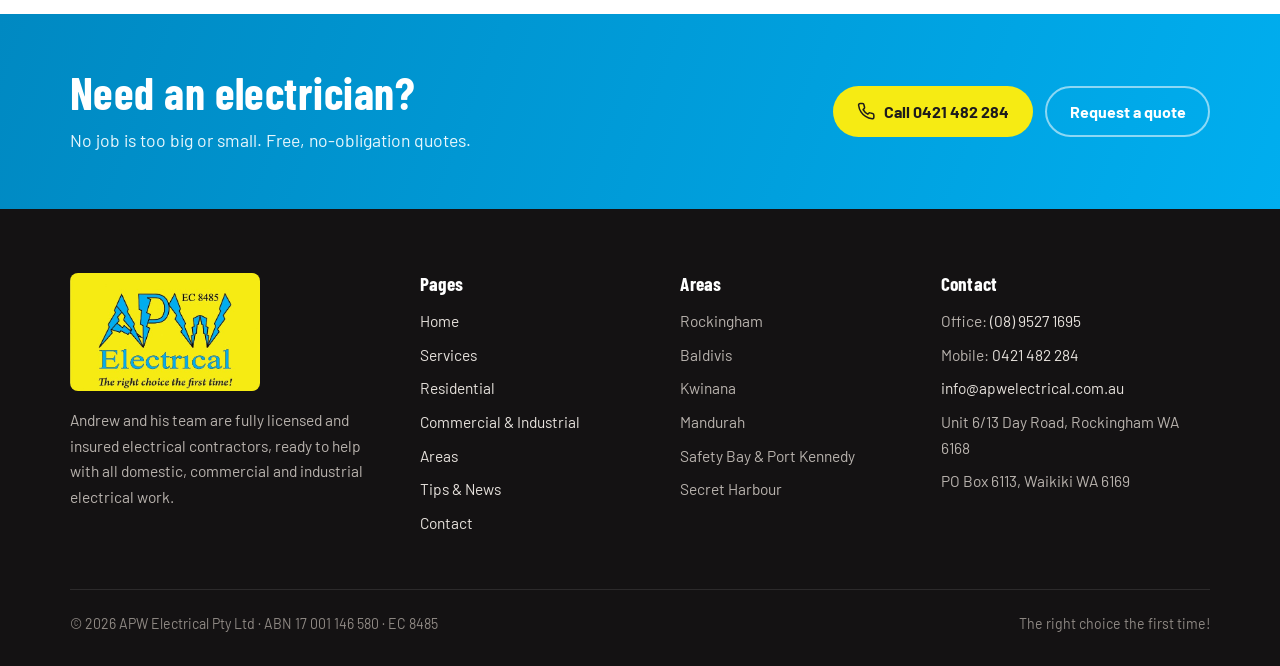
==== commit 612037fd: "Fix tap targets, contrast, narrow phones and headings; add noindex; correct README claims" ====
--- a/areas.html
+++ b/areas.html
@@ -3,6 +3,7 @@
 <head>
 <meta charset="utf-8">
 <meta name="viewport" content="width=device-width, initial-scale=1">
+  <meta name="robots" content="noindex">
 <title>Areas We Service | APW Electrical</title>
 <meta name="description" content="Electrician for Rockingham, Baldivis, Kwinana, Mandurah, Safety Bay, Port Kennedy, Secret Harbour and surrounding areas south of Perth.">
 <meta name="theme-color" content="#1d1b1c">
@@ -110,7 +111,7 @@
         <p>Andrew and his team are fully licensed and insured electrical contractors, ready to help with all domestic, commercial and industrial electrical work.</p>
       </div>
       <div>
-        <h4>Pages</h4>
+        <h3>Pages</h3>
         <ul>
           <li><a href="index.html">Home</a></li>
           <li><a href="services.html">Services</a></li>
@@ -122,7 +123,7 @@
         </ul>
       </div>
       <div>
-        <h4>Areas</h4>
+        <h3>Areas</h3>
         <ul>
           <li>Rockingham</li>
           <li>Baldivis</li>
@@ -133,7 +134,7 @@
         </ul>
       </div>
       <div>
-        <h4>Contact</h4>
+        <h3>Contact</h3>
         <ul>
           <li>Office: <a href="tel:+61895271695">(08) 9527 1695</a></li>
           <li>Mobile: <a href="tel:+61421482284">0421 482 284</a></li>
--- a/css/style.css
+++ b/css/style.css
@@ -345,7 +345,7 @@
 .site-footer { background: var(--footer-bg); color: #b9b3ae; font-size: .97rem; }
 .site-footer .container { padding-top: 64px; padding-bottom: 30px; }
 .footer-grid { display: grid; grid-template-columns: 1.4fr 1fr 1fr 1.2fr; gap: 36px; }
-.site-footer h4 { color: #fff; font-size: 1.2rem; margin-bottom: 14px; }
+.site-footer h3 { color: #fff; font-size: 1.2rem; margin-bottom: 14px; }
 .site-footer ul { list-style: none; margin: 0; padding: 0; }
 .site-footer li { margin-bottom: 8px; }
 .site-footer a { color: #e6e1dc; text-decoration: none; }
@@ -523,3 +523,21 @@
   .gallery img:hover, .split-img:hover img, .card:hover, .card:hover .icon, .btn:hover, .theme-toggle:hover { transform: none; }
 }
 [id] { scroll-margin-top: 96px; }
+
+/* ---------- Spec fixes, 25 Nov 2026: tap targets, readable text, narrow phones ---------- */
+.vh-h { position: absolute; width: 1px; height: 1px; margin: -1px; padding: 0; overflow: hidden; clip-path: inset(50%); white-space: nowrap; border: 0; }
+@media (max-width: 900px) {
+  .site-footer a:not(.btn):not(:has(img, svg)) { display: inline-block; min-width: 44px; padding-top: 11px; padding-bottom: 11px; }
+  .site-footer ul { gap: 0; }
+  .site-footer li { margin-bottom: 0; padding-top: 0; padding-bottom: 0; align-items: center; }
+  .contact-list a { display: inline-block; padding-top: 11px; padding-bottom: 11px; }
+  .topbar a { display: inline-block; min-height: 44px; line-height: 44px; margin: -6px 0; }
+  .topbar .container { padding-top: 6px; padding-bottom: 6px; align-items: center; }
+}
+:root { --link: #006f9c; }
+:root[data-theme="dark"] { --link: #4fcaf6; }
+.eyebrow { font-size: .86rem; color: var(--link); }
+.btn-blue, .btn-dark:hover { background: #006f9c; color: #fff; }
+.btn-blue:hover { background: #00587c; }
+.theme-toggle { width: 44px; height: 44px; }
+.section-dark .eyebrow { color: #4fcaf6; }
